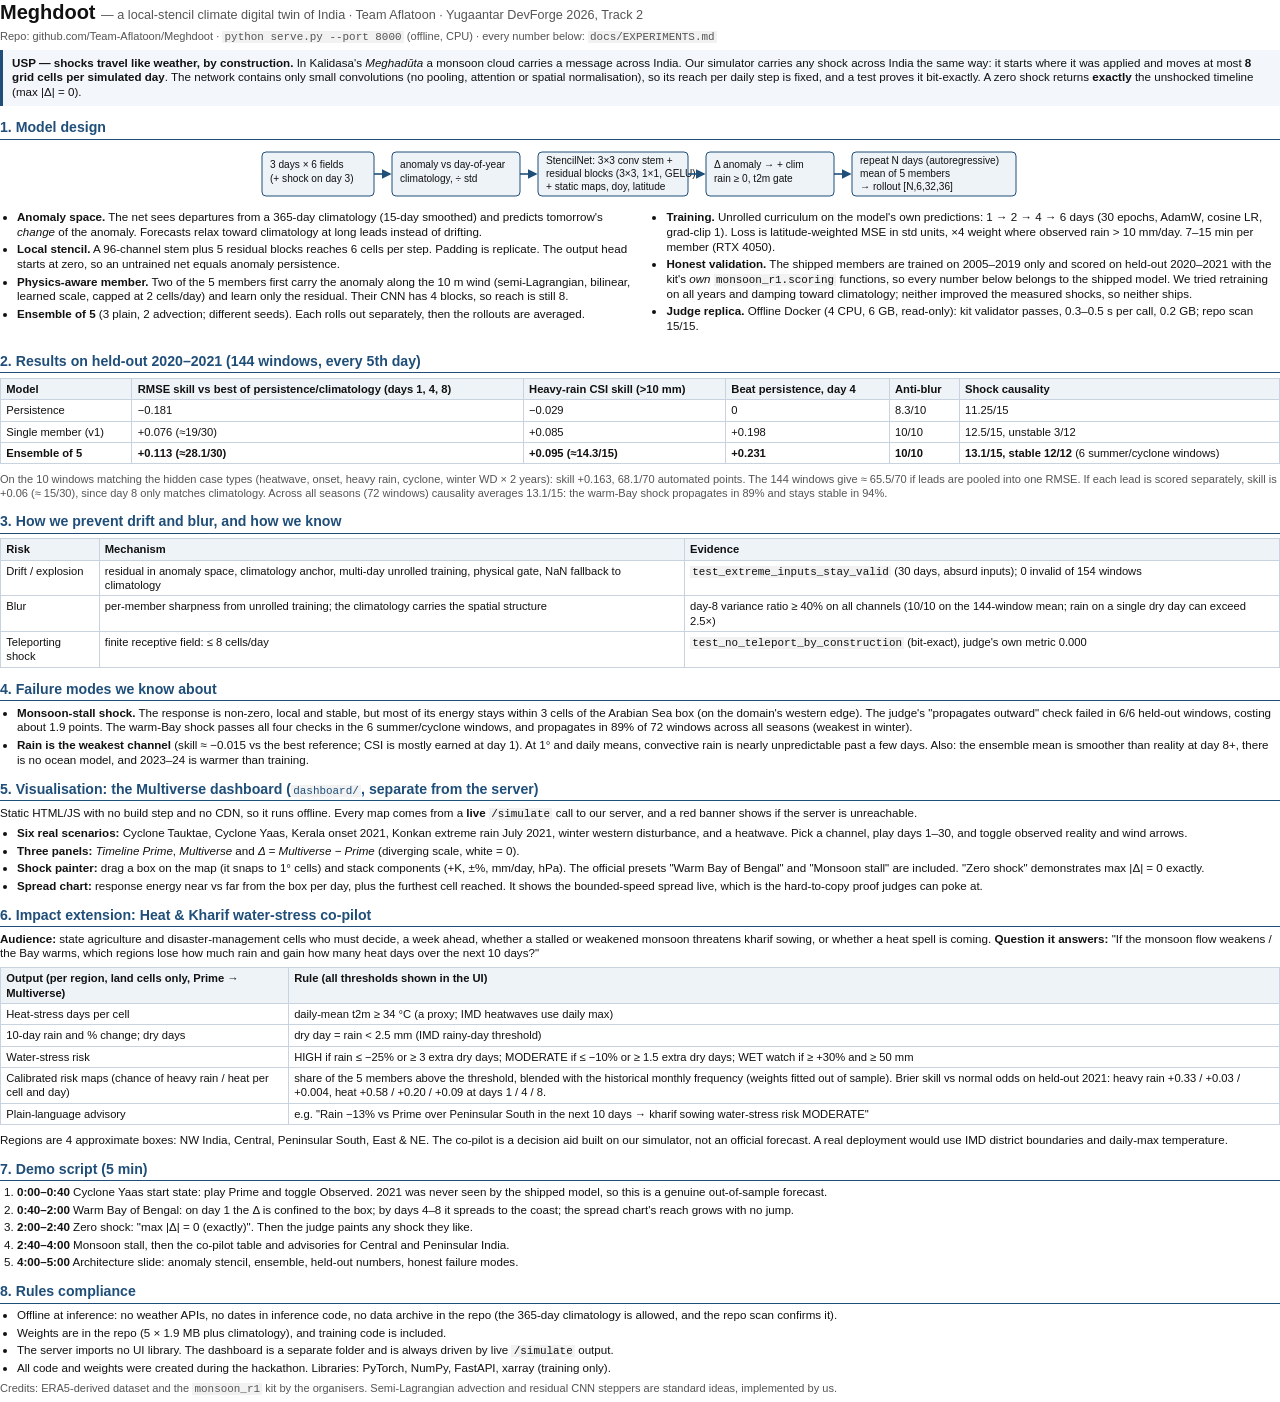
==== docs/brief.html @ 90625c4d "Ship verified 5-member ensemble + calibrated risk maps; brief PDF; docs match shipped model - weight" ====
<!doctype html>
<html lang="en"><head><meta charset="utf-8"><title>Meghdoot — Project Brief (Team Aflatoon)</title>
<style>
@page { size: A4; margin: 9mm 11mm; }
* { box-sizing: border-box; }
body { font: 8.7pt/1.28 "Segoe UI", Arial, sans-serif; color: #111; margin: 0; }
h1 { font-size: 15pt; margin: 0 0 1mm; } h1 small { font-size: 9.5pt; color: #555; font-weight: 500; }
h2 { font-size: 10.6pt; margin: 3.2mm 0 1.2mm; border-bottom: 1.5px solid #1f4e79; color: #1f4e79; padding-bottom: .6mm; }
p { margin: 0 0 1.6mm; } ul { margin: 0 0 1.6mm 4.5mm; padding: 0; } li { margin: 0 0 .7mm; }
table { border-collapse: collapse; width: 100%; font-size: 8.4pt; margin: 1mm 0 2mm; }
th, td { border: 1px solid #c9d3df; padding: .8mm 1.4mm; text-align: left; vertical-align: top; }
th { background: #eef3f8; }
.cols { display: grid; grid-template-columns: 1fr 1fr; gap: 5mm; }
.tag { color: #555; font-size: 8.3pt; }
.usp { background: #f3f7fb; border-left: 3px solid #1f4e79; padding: 1.6mm 2.4mm; margin: 1.5mm 0 2mm; }
.page { page-break-after: always; } .page:last-child { page-break-after: auto; } h2 { break-after: avoid; }
code { font: 8.2pt Consolas, monospace; background: #f2f2f2; padding: 0 .6mm; }
svg text { font: 7.6pt "Segoe UI", Arial, sans-serif; }
</style></head><body>

<div class="page">
<h1>Meghdoot <small>— a local-stencil climate digital twin of India · Team Aflatoon · Yugaantar DevForge 2026, Track 2</small></h1>
<p class="tag">Repo: github.com/Team-Aflatoon/Meghdoot · <code>python serve.py --port 8000</code> (offline, CPU) · every number below: <code>docs/EXPERIMENTS.md</code></p>

<div class="usp"><b>USP — shocks travel like weather, by construction.</b> In Kalidasa's <i>Meghadūta</i> a monsoon cloud carries a message across India.
Our simulator carries any shock across India the same way: it starts where it was applied and moves at most <b>8 grid cells per simulated day</b>.
The network contains only small convolutions (no pooling, attention or spatial normalisation), so its reach per daily step is fixed,
and a test proves it bit-exactly. A zero shock returns <b>exactly</b> the unshocked timeline (max |Δ| = 0).</div>

<h2>1. Model design</h2>
<svg width="100%" height="62" viewBox="0 0 760 62">
 <g fill="#eef3f8" stroke="#1f4e79">
  <rect x="2" y="8" width="112" height="44" rx="4"/><rect x="132" y="8" width="128" height="44" rx="4"/><rect x="278" y="8" width="150" height="44" rx="4"/>
  <rect x="446" y="8" width="128" height="44" rx="4"/><rect x="592" y="8" width="164" height="44" rx="4"/></g>
 <g fill="#111"><text x="10" y="24">3 days × 6 fields</text><text x="10" y="38">(+ shock on day 3)</text>
  <text x="140" y="24">anomaly vs day-of-year</text><text x="140" y="38">climatology, ÷ std</text>
  <text x="286" y="20">StencilNet: 3×3 conv stem +</text><text x="286" y="33">residual blocks (3×3, 1×1, GELU)</text><text x="286" y="46">+ static maps, doy, latitude</text>
  <text x="454" y="24">Δ anomaly → + clim</text><text x="454" y="38">rain ≥ 0, t2m gate</text>
  <text x="600" y="20">repeat N days (autoregressive)</text><text x="600" y="33">mean of 5 members</text><text x="600" y="46">→ rollout [N,6,32,36]</text></g>
 <g stroke="#1f4e79" stroke-width="1.6" marker-end="url(#a)"><line x1="114" y1="30" x2="130" y2="30"/><line x1="260" y1="30" x2="276" y2="30"/><line x1="428" y1="30" x2="444" y2="30"/><line x1="574" y1="30" x2="590" y2="30"/></g>
 <defs><marker id="a" markerWidth="6" markerHeight="6" refX="5" refY="3" orient="auto"><path d="M0,0 L6,3 L0,6 z" fill="#1f4e79"/></marker></defs>
</svg>
<div class="cols"><div>
<ul>
<li><b>Anomaly space.</b> The net sees departures from a 365-day climatology (15-day smoothed) and predicts tomorrow's <i>change</i> of the anomaly. Forecasts relax toward climatology at long leads instead of drifting.</li>
<li><b>Local stencil.</b> A 96-channel stem plus 5 residual blocks reaches 6 cells per step. Padding is replicate. The output head starts at zero, so an untrained net equals anomaly persistence.</li>
<li><b>Physics-aware member.</b> Two of the 5 members first carry the anomaly along the 10 m wind (semi-Lagrangian, bilinear, learned scale, capped at 2 cells/day) and learn only the residual. Their CNN has 4 blocks, so reach is still 8.</li>
<li><b>Ensemble of 5</b> (3 plain, 2 advection; different seeds). Each rolls out separately, then the rollouts are averaged.</li>
</ul></div><div>
<ul>
<li><b>Training.</b> Unrolled curriculum on the model's own predictions: 1 → 2 → 4 → 6 days (30 epochs, AdamW, cosine LR, grad-clip 1). Loss is latitude-weighted MSE in std units, ×4 weight where observed rain > 10 mm/day. 7–15 min per member (RTX 4050).</li>
<li><b>Honest validation.</b> The shipped members are trained on 2005–2019 only and scored on held-out 2020–2021 with the kit's <i>own</i> <code>monsoon_r1.scoring</code> functions, so every number below belongs to the shipped model. We tried retraining on all years and damping toward climatology; neither improved the measured shocks, so neither ships.</li>
<li><b>Judge replica.</b> Offline Docker (4 CPU, 6 GB, read-only): kit validator passes, 0.3–0.5 s per call, 0.2 GB; repo scan 15/15.</li>
</ul></div></div>

<h2>2. Results on held-out 2020–2021 (144 windows, every 5th day)</h2>
<table>
<tr><th>Model</th><th>RMSE skill vs best of persistence/climatology (days 1, 4, 8)</th><th>Heavy-rain CSI skill (>10 mm)</th><th>Beat persistence, day 4</th><th>Anti-blur</th><th>Shock causality</th></tr>
<tr><td>Persistence</td><td>−0.181</td><td>−0.029</td><td>0</td><td>8.3/10</td><td>11.25/15</td></tr>
<tr><td>Single member (v1)</td><td>+0.076 (≈19/30)</td><td>+0.085</td><td>+0.198</td><td>10/10</td><td>12.5/15, unstable 3/12</td></tr>
<tr><td><b>Ensemble of 5</b></td><td><b>+0.113 (≈28.1/30)</b></td><td><b>+0.095 (≈14.3/15)</b></td><td><b>+0.231</b></td><td><b>10/10</b></td><td><b>13.1/15, stable 12/12</b> (6 summer/cyclone windows)</td></tr>
</table>
<p class="tag">On the 10 windows matching the hidden case types (heatwave, onset, heavy rain, cyclone, winter WD × 2 years): skill +0.163, 68.1/70 automated points. The 144 windows give ≈ 65.5/70 if leads are pooled into one RMSE. If each lead is scored separately, skill is +0.06 (≈ 15/30), since day 8 only matches climatology. Across all seasons (72 windows) causality averages 13.1/15: the warm-Bay shock propagates in 89% and stays stable in 94%.</p>

<h2>3. How we prevent drift and blur, and how we know</h2>
<table>
<tr><th>Risk</th><th>Mechanism</th><th>Evidence</th></tr>
<tr><td>Drift / explosion</td><td>residual in anomaly space, climatology anchor, multi-day unrolled training, physical gate, NaN fallback to climatology</td><td><code>test_extreme_inputs_stay_valid</code> (30 days, absurd inputs); 0 invalid of 154 windows</td></tr>
<tr><td>Blur</td><td>per-member sharpness from unrolled training; the climatology carries the spatial structure</td><td>day-8 variance ratio ≥ 40% on all channels (10/10 on the 144-window mean; rain on a single dry day can exceed 2.5×)</td></tr>
<tr><td>Teleporting shock</td><td>finite receptive field: ≤ 8 cells/day</td><td><code>test_no_teleport_by_construction</code> (bit-exact), judge's own metric 0.000</td></tr>
</table>

<h2>4. Failure modes we know about</h2>
<ul>
<li><b>Monsoon-stall shock.</b> The response is non-zero, local and stable, but most of its energy stays within 3 cells of the Arabian Sea box (on the domain's western edge). The judge's "propagates outward" check failed in 6/6 held-out windows, costing about 1.9 points. The warm-Bay shock passes all four checks in the 6 summer/cyclone windows, and propagates in 89% of 72 windows across all seasons (weakest in winter).</li>
<li><b>Rain is the weakest channel</b> (skill ≈ −0.015 vs the best reference; CSI is mostly earned at day 1). At 1° and daily means, convective rain is nearly unpredictable past a few days. Also: the ensemble mean is smoother than reality at day 8+, there is no ocean model, and 2023–24 is warmer than training.</li>

</ul>
</div>

<div class="page">
<h2>5. Visualisation: the Multiverse dashboard (<code>dashboard/</code>, separate from the server)</h2>
<p>Static HTML/JS with no build step and no CDN, so it runs offline. Every map comes from a <b>live</b> <code>/simulate</code> call to our server, and a red banner shows if the server is unreachable.</p>
<ul>
<li><b>Six real scenarios:</b> Cyclone Tauktae, Cyclone Yaas, Kerala onset 2021, Konkan extreme rain July 2021, winter western disturbance, and a heatwave. Pick a channel, play days 1–30, and toggle observed reality and wind arrows.</li>
<li><b>Three panels:</b> <i>Timeline Prime</i>, <i>Multiverse</i> and <i>Δ = Multiverse − Prime</i> (diverging scale, white = 0).</li>
<li><b>Shock painter:</b> drag a box on the map (it snaps to 1° cells) and stack components (+K, ±%, mm/day, hPa). The official presets "Warm Bay of Bengal" and "Monsoon stall" are included. "Zero shock" demonstrates max |Δ| = 0 exactly.</li>
<li><b>Spread chart:</b> response energy near vs far from the box per day, plus the furthest cell reached. It shows the bounded-speed spread live, which is the hard-to-copy proof judges can poke at.</li>
</ul>

<h2>6. Impact extension: Heat &amp; Kharif water-stress co-pilot</h2>
<p><b>Audience:</b> state agriculture and disaster-management cells who must decide, a week ahead, whether a stalled or weakened monsoon threatens kharif sowing, or whether a heat spell is coming.
<b>Question it answers:</b> "If the monsoon flow weakens / the Bay warms, which regions lose how much rain and gain how many heat days over the next 10 days?"</p>
<table>
<tr><th>Output (per region, land cells only, Prime → Multiverse)</th><th>Rule (all thresholds shown in the UI)</th></tr>
<tr><td>Heat-stress days per cell</td><td>daily-mean t2m ≥ 34 °C (a proxy; IMD heatwaves use daily max)</td></tr>
<tr><td>10-day rain and % change; dry days</td><td>dry day = rain &lt; 2.5 mm (IMD rainy-day threshold)</td></tr>
<tr><td>Water-stress risk</td><td>HIGH if rain ≤ −25% or ≥ 3 extra dry days; MODERATE if ≤ −10% or ≥ 1.5 extra dry days; WET watch if ≥ +30% and ≥ 50 mm</td></tr>
<tr><td>Calibrated risk maps (chance of heavy rain / heat per cell and day)</td><td>share of the 5 members above the threshold, blended with the historical monthly frequency (weights fitted out of sample). Brier skill vs normal odds on held-out 2021: heavy rain +0.33 / +0.03 / +0.004, heat +0.58 / +0.20 / +0.09 at days 1 / 4 / 8.</td></tr>
<tr><td>Plain-language advisory</td><td>e.g. "Rain −13% vs Prime over Peninsular South in the next 10 days → kharif sowing water-stress risk MODERATE"</td></tr>
</table>
<p>Regions are 4 approximate boxes: NW India, Central, Peninsular South, East &amp; NE. The co-pilot is a decision aid built on our simulator, not an official forecast. A real deployment would use IMD district boundaries and daily-max temperature.</p>

<h2>7. Demo script (5 min)</h2>
<ol style="margin:0 0 1.6mm 4.5mm;padding:0">
<li><b>0:00–0:40</b> Cyclone Yaas start state: play Prime and toggle Observed. 2021 was never seen by the shipped model, so this is a genuine out-of-sample forecast.</li>
<li><b>0:40–2:00</b> Warm Bay of Bengal: on day 1 the Δ is confined to the box; by days 4–8 it spreads to the coast; the spread chart's reach grows with no jump.</li>
<li><b>2:00–2:40</b> Zero shock: "max |Δ| = 0 (exactly)". Then the judge paints any shock they like.</li>
<li><b>2:40–4:00</b> Monsoon stall, then the co-pilot table and advisories for Central and Peninsular India.</li>
<li><b>4:00–5:00</b> Architecture slide: anomaly stencil, ensemble, held-out numbers, honest failure modes.</li>
</ol>

<h2>8. Rules compliance</h2>
<ul>
<li>Offline at inference: no weather APIs, no dates in inference code, no data archive in the repo (the 365-day climatology is allowed, and the repo scan confirms it).</li>
<li>Weights are in the repo (5 × 1.9 MB plus climatology), and training code is included.</li>
<li>The server imports no UI library. The dashboard is a separate folder and is always driven by live <code>/simulate</code> output.</li>
<li>All code and weights were created during the hackathon. Libraries: PyTorch, NumPy, FastAPI, xarray (training only).</li>
</ul>
<p class="tag">Credits: ERA5-derived dataset and the <code>monsoon_r1</code> kit by the organisers. Semi-Lagrangian advection and residual CNN steppers are standard ideas, implemented by us.</p>
</div>
</body></html>
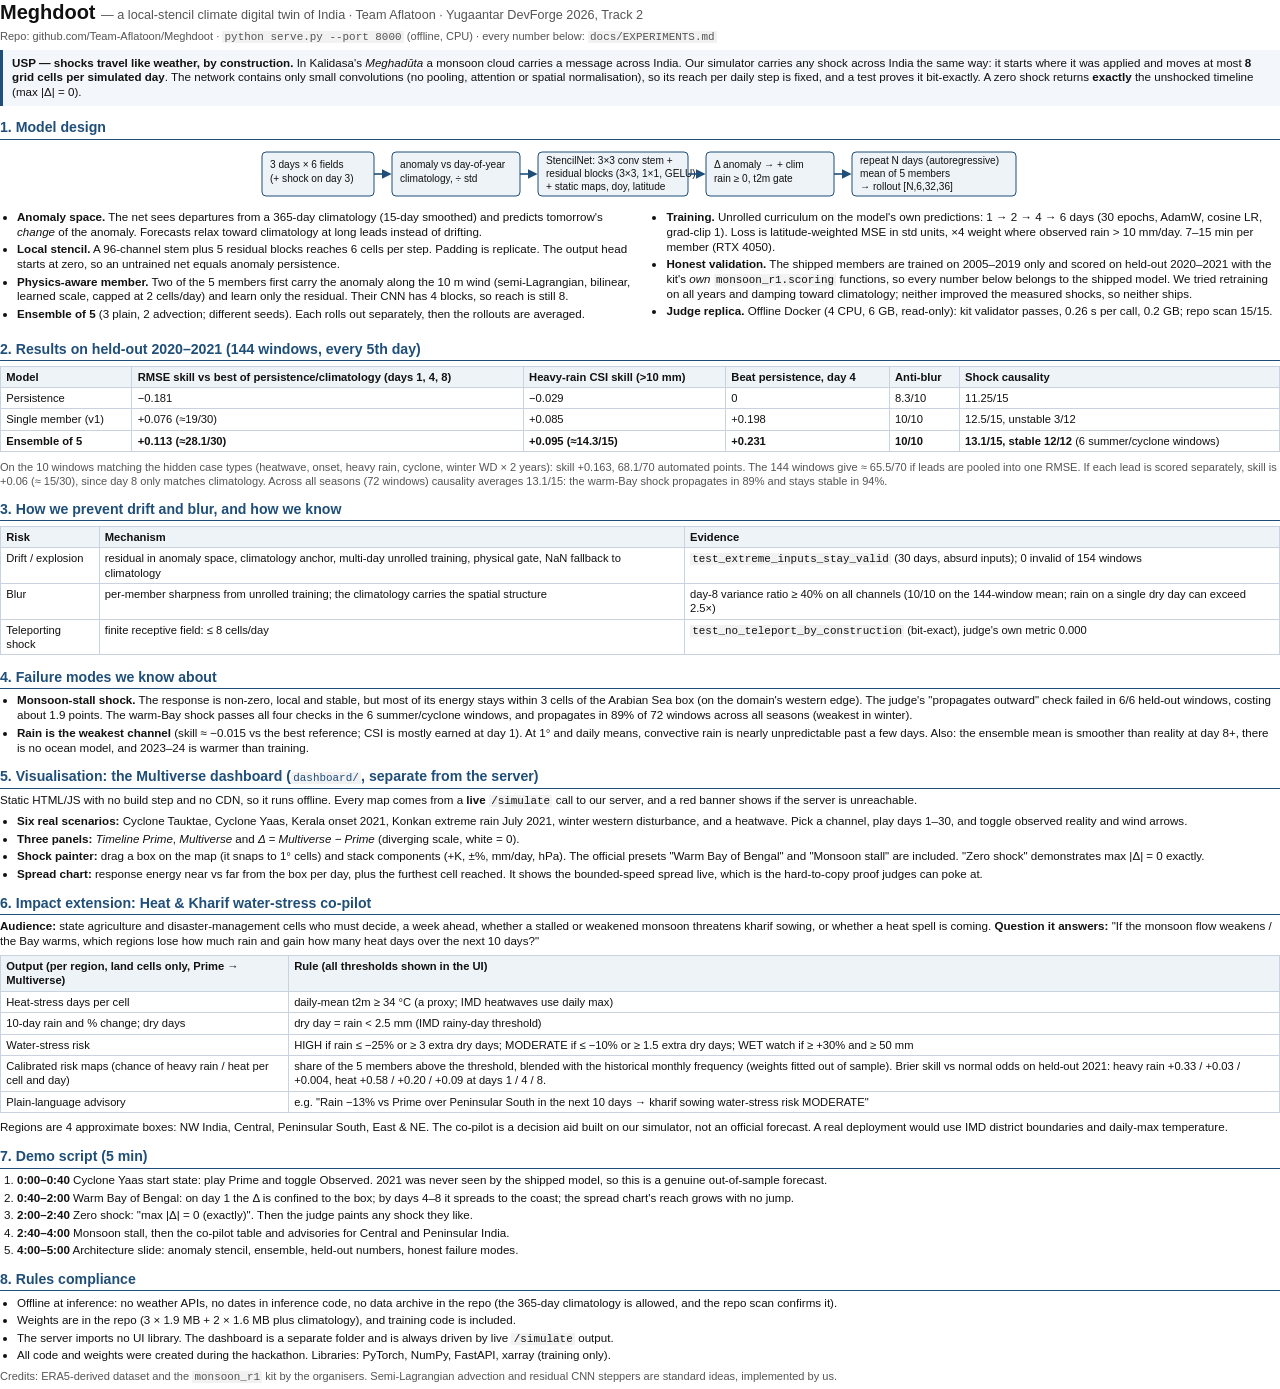
==== commit 21c7ace5: "Handbook: story, ML from zero to transformers, CNN deep dive, dataset, problem docs + deck, 60 Q&A; " ====
--- a/docs/brief.html
+++ b/docs/brief.html
@@ -50,7 +50,7 @@
 <ul>
 <li><b>Training.</b> Unrolled curriculum on the model's own predictions: 1 → 2 → 4 → 6 days (30 epochs, AdamW, cosine LR, grad-clip 1). Loss is latitude-weighted MSE in std units, ×4 weight where observed rain > 10 mm/day. 7–15 min per member (RTX 4050).</li>
 <li><b>Honest validation.</b> The shipped members are trained on 2005–2019 only and scored on held-out 2020–2021 with the kit's <i>own</i> <code>monsoon_r1.scoring</code> functions, so every number below belongs to the shipped model. We tried retraining on all years and damping toward climatology; neither improved the measured shocks, so neither ships.</li>
-<li><b>Judge replica.</b> Offline Docker (4 CPU, 6 GB, read-only): kit validator passes, 0.3–0.5 s per call, 0.2 GB; repo scan 15/15.</li>
+<li><b>Judge replica.</b> Offline Docker (4 CPU, 6 GB, read-only): kit validator passes, 0.26 s per call, 0.2 GB; repo scan 15/15.</li>
 </ul></div></div>
 
 <h2>2. Results on held-out 2020–2021 (144 windows, every 5th day)</h2>
@@ -113,7 +113,7 @@
 <h2>8. Rules compliance</h2>
 <ul>
 <li>Offline at inference: no weather APIs, no dates in inference code, no data archive in the repo (the 365-day climatology is allowed, and the repo scan confirms it).</li>
-<li>Weights are in the repo (5 × 1.9 MB plus climatology), and training code is included.</li>
+<li>Weights are in the repo (3 × 1.9 MB + 2 × 1.6 MB plus climatology), and training code is included.</li>
 <li>The server imports no UI library. The dashboard is a separate folder and is always driven by live <code>/simulate</code> output.</li>
 <li>All code and weights were created during the hackathon. Libraries: PyTorch, NumPy, FastAPI, xarray (training only).</li>
 </ul>
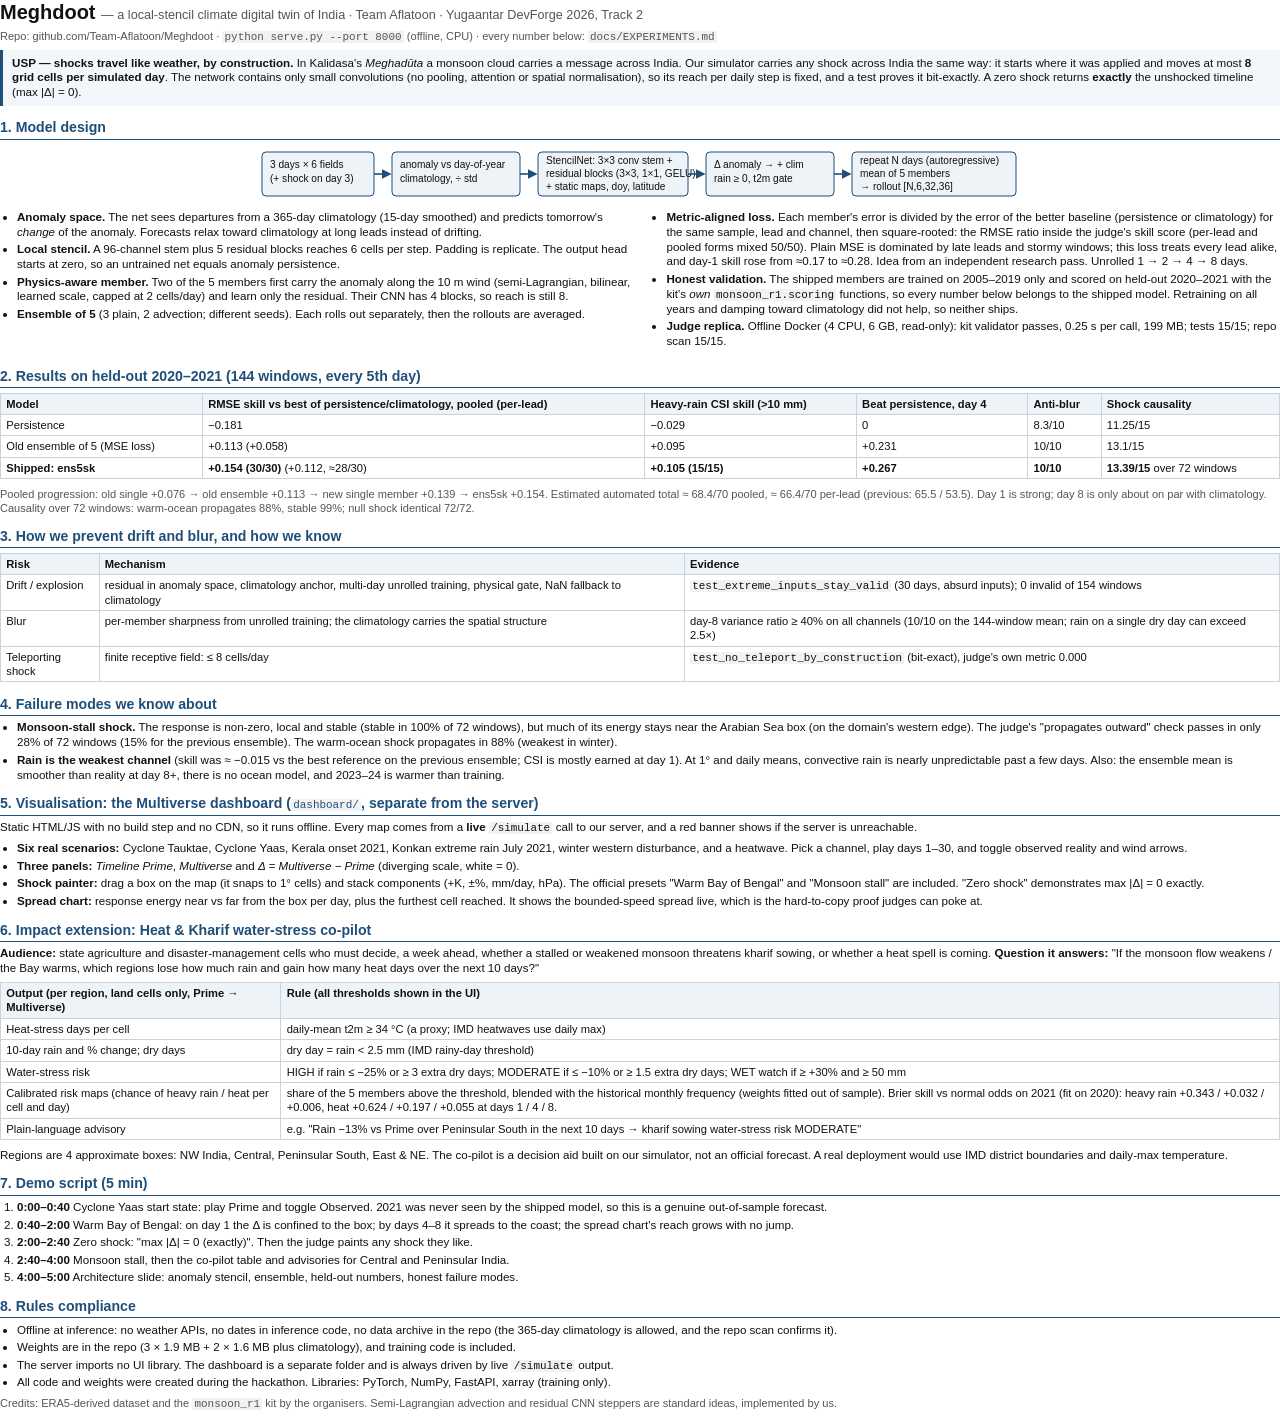
==== commit 57accce5: "Docs: brief, deck, handbook and README updated to ens5sk (metric-aligned loss); per-lead skill logge" ====
--- a/docs/brief.html
+++ b/docs/brief.html
@@ -48,19 +48,19 @@
 <li><b>Ensemble of 5</b> (3 plain, 2 advection; different seeds). Each rolls out separately, then the rollouts are averaged.</li>
 </ul></div><div>
 <ul>
-<li><b>Training.</b> Unrolled curriculum on the model's own predictions: 1 → 2 → 4 → 6 days (30 epochs, AdamW, cosine LR, grad-clip 1). Loss is latitude-weighted MSE in std units, ×4 weight where observed rain > 10 mm/day. 7–15 min per member (RTX 4050).</li>
-<li><b>Honest validation.</b> The shipped members are trained on 2005–2019 only and scored on held-out 2020–2021 with the kit's <i>own</i> <code>monsoon_r1.scoring</code> functions, so every number below belongs to the shipped model. We tried retraining on all years and damping toward climatology; neither improved the measured shocks, so neither ships.</li>
-<li><b>Judge replica.</b> Offline Docker (4 CPU, 6 GB, read-only): kit validator passes, 0.26 s per call, 0.2 GB; repo scan 15/15.</li>
+<li><b>Metric-aligned loss.</b> Each member's error is divided by the error of the better baseline (persistence or climatology) for the same sample, lead and channel, then square-rooted: the RMSE ratio inside the judge's skill score (per-lead and pooled forms mixed 50/50). Plain MSE is dominated by late leads and stormy windows; this loss treats every lead alike, and day-1 skill rose from ≈0.17 to ≈0.28. Idea from an independent research pass. Unrolled 1 → 2 → 4 → 8 days.</li>
+<li><b>Honest validation.</b> The shipped members are trained on 2005–2019 only and scored on held-out 2020–2021 with the kit's <i>own</i> <code>monsoon_r1.scoring</code> functions, so every number below belongs to the shipped model. Retraining on all years and damping toward climatology did not help, so neither ships.</li>
+<li><b>Judge replica.</b> Offline Docker (4 CPU, 6 GB, read-only): kit validator passes, 0.25 s per call, 199 MB; tests 15/15; repo scan 15/15.</li>
 </ul></div></div>
 
 <h2>2. Results on held-out 2020–2021 (144 windows, every 5th day)</h2>
 <table>
-<tr><th>Model</th><th>RMSE skill vs best of persistence/climatology (days 1, 4, 8)</th><th>Heavy-rain CSI skill (>10 mm)</th><th>Beat persistence, day 4</th><th>Anti-blur</th><th>Shock causality</th></tr>
+<tr><th>Model</th><th>RMSE skill vs best of persistence/climatology, pooled (per-lead)</th><th>Heavy-rain CSI skill (>10 mm)</th><th>Beat persistence, day 4</th><th>Anti-blur</th><th>Shock causality</th></tr>
 <tr><td>Persistence</td><td>−0.181</td><td>−0.029</td><td>0</td><td>8.3/10</td><td>11.25/15</td></tr>
-<tr><td>Single member (v1)</td><td>+0.076 (≈19/30)</td><td>+0.085</td><td>+0.198</td><td>10/10</td><td>12.5/15, unstable 3/12</td></tr>
-<tr><td><b>Ensemble of 5</b></td><td><b>+0.113 (≈28.1/30)</b></td><td><b>+0.095 (≈14.3/15)</b></td><td><b>+0.231</b></td><td><b>10/10</b></td><td><b>13.1/15, stable 12/12</b> (6 summer/cyclone windows)</td></tr>
+<tr><td>Old ensemble of 5 (MSE loss)</td><td>+0.113 (+0.058)</td><td>+0.095</td><td>+0.231</td><td>10/10</td><td>13.1/15</td></tr>
+<tr><td><b>Shipped: ens5sk</b></td><td><b>+0.154 (30/30)</b> (+0.112, ≈28/30)</td><td><b>+0.105 (15/15)</b></td><td><b>+0.267</b></td><td><b>10/10</b></td><td><b>13.39/15</b> over 72 windows</td></tr>
 </table>
-<p class="tag">On the 10 windows matching the hidden case types (heatwave, onset, heavy rain, cyclone, winter WD × 2 years): skill +0.163, 68.1/70 automated points. The 144 windows give ≈ 65.5/70 if leads are pooled into one RMSE. If each lead is scored separately, skill is +0.06 (≈ 15/30), since day 8 only matches climatology. Across all seasons (72 windows) causality averages 13.1/15: the warm-Bay shock propagates in 89% and stays stable in 94%.</p>
+<p class="tag">Pooled progression: old single +0.076 → old ensemble +0.113 → new single member +0.139 → ens5sk +0.154. Estimated automated total ≈ 68.4/70 pooled, ≈ 66.4/70 per-lead (previous: 65.5 / 53.5). Day 1 is strong; day 8 is only about on par with climatology. Causality over 72 windows: warm-ocean propagates 88%, stable 99%; null shock identical 72/72.</p>
 
 <h2>3. How we prevent drift and blur, and how we know</h2>
 <table>
@@ -72,8 +72,8 @@
 
 <h2>4. Failure modes we know about</h2>
 <ul>
-<li><b>Monsoon-stall shock.</b> The response is non-zero, local and stable, but most of its energy stays within 3 cells of the Arabian Sea box (on the domain's western edge). The judge's "propagates outward" check failed in 6/6 held-out windows, costing about 1.9 points. The warm-Bay shock passes all four checks in the 6 summer/cyclone windows, and propagates in 89% of 72 windows across all seasons (weakest in winter).</li>
-<li><b>Rain is the weakest channel</b> (skill ≈ −0.015 vs the best reference; CSI is mostly earned at day 1). At 1° and daily means, convective rain is nearly unpredictable past a few days. Also: the ensemble mean is smoother than reality at day 8+, there is no ocean model, and 2023–24 is warmer than training.</li>
+<li><b>Monsoon-stall shock.</b> The response is non-zero, local and stable (stable in 100% of 72 windows), but much of its energy stays near the Arabian Sea box (on the domain's western edge). The judge's "propagates outward" check passes in only 28% of 72 windows (15% for the previous ensemble). The warm-ocean shock propagates in 88% (weakest in winter).</li>
+<li><b>Rain is the weakest channel</b> (skill was ≈ −0.015 vs the best reference on the previous ensemble; CSI is mostly earned at day 1). At 1° and daily means, convective rain is nearly unpredictable past a few days. Also: the ensemble mean is smoother than reality at day 8+, there is no ocean model, and 2023–24 is warmer than training.</li>
 
 </ul>
 </div>
@@ -96,7 +96,7 @@
 <tr><td>Heat-stress days per cell</td><td>daily-mean t2m ≥ 34 °C (a proxy; IMD heatwaves use daily max)</td></tr>
 <tr><td>10-day rain and % change; dry days</td><td>dry day = rain &lt; 2.5 mm (IMD rainy-day threshold)</td></tr>
 <tr><td>Water-stress risk</td><td>HIGH if rain ≤ −25% or ≥ 3 extra dry days; MODERATE if ≤ −10% or ≥ 1.5 extra dry days; WET watch if ≥ +30% and ≥ 50 mm</td></tr>
-<tr><td>Calibrated risk maps (chance of heavy rain / heat per cell and day)</td><td>share of the 5 members above the threshold, blended with the historical monthly frequency (weights fitted out of sample). Brier skill vs normal odds on held-out 2021: heavy rain +0.33 / +0.03 / +0.004, heat +0.58 / +0.20 / +0.09 at days 1 / 4 / 8.</td></tr>
+<tr><td>Calibrated risk maps (chance of heavy rain / heat per cell and day)</td><td>share of the 5 members above the threshold, blended with the historical monthly frequency (weights fitted out of sample). Brier skill vs normal odds on 2021 (fit on 2020): heavy rain +0.343 / +0.032 / +0.006, heat +0.624 / +0.197 / +0.055 at days 1 / 4 / 8.</td></tr>
 <tr><td>Plain-language advisory</td><td>e.g. "Rain −13% vs Prime over Peninsular South in the next 10 days → kharif sowing water-stress risk MODERATE"</td></tr>
 </table>
 <p>Regions are 4 approximate boxes: NW India, Central, Peninsular South, East &amp; NE. The co-pilot is a decision aid built on our simulator, not an official forecast. A real deployment would use IMD district boundaries and daily-max temperature.</p>
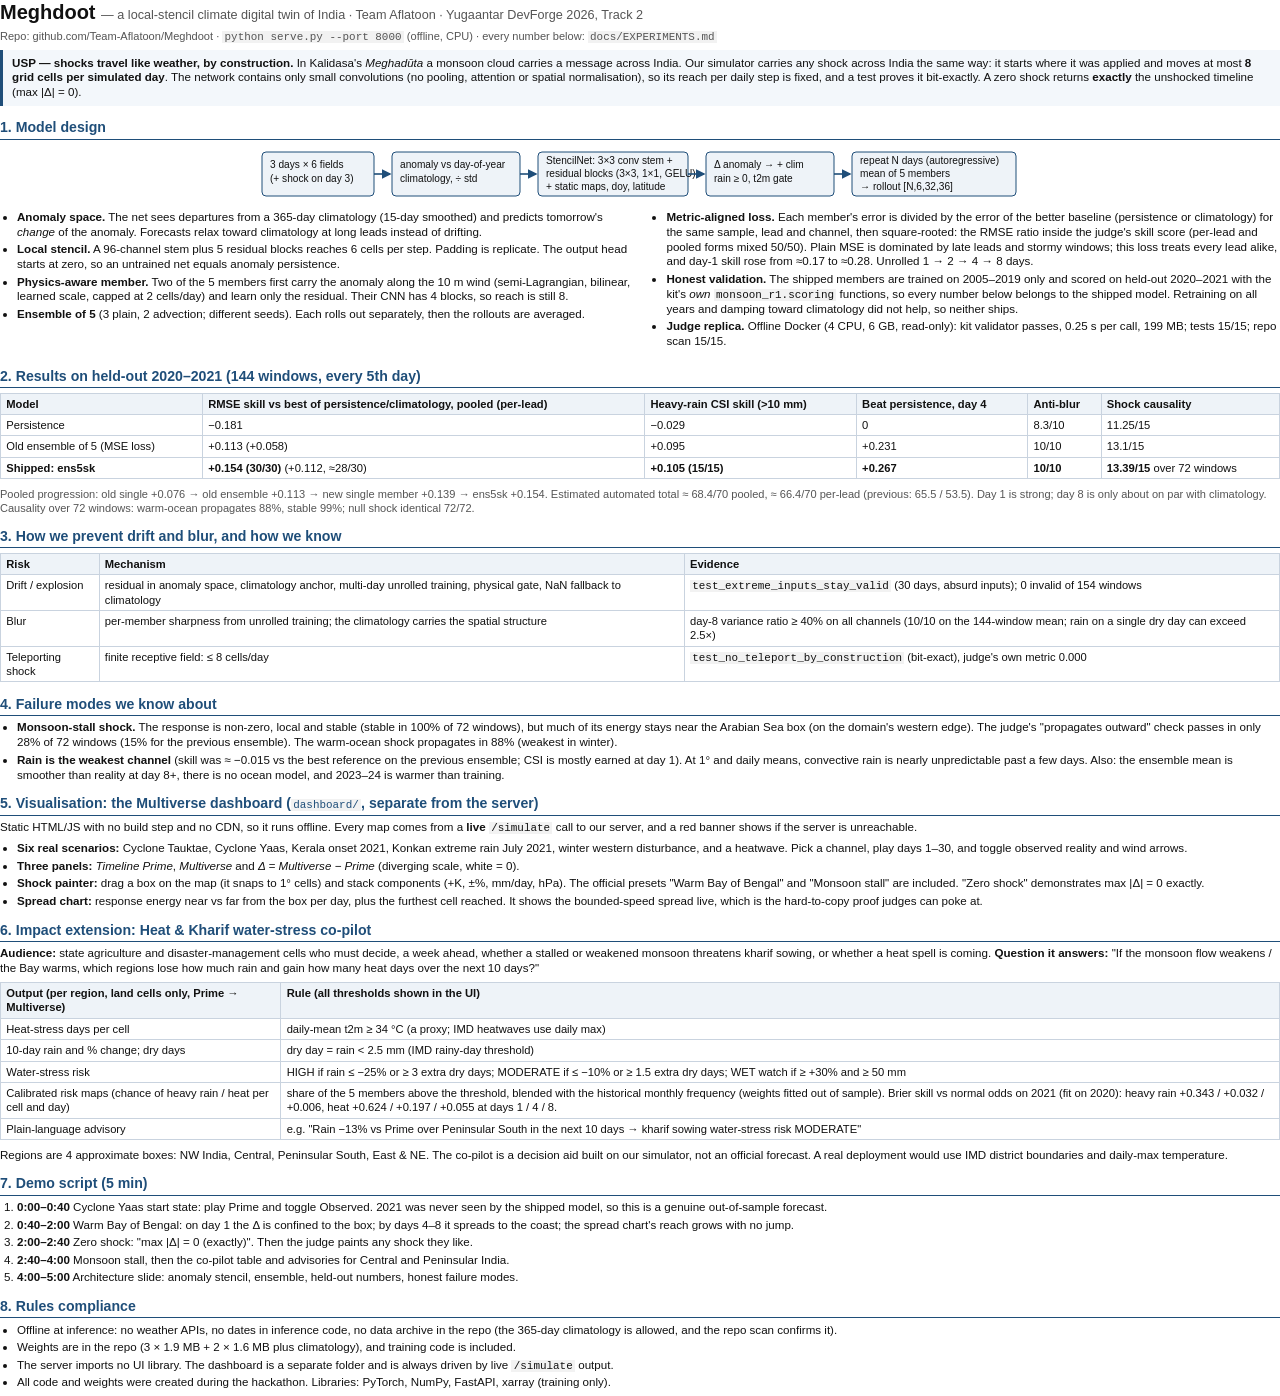
==== commit ddb53273: "Credits consolidated in README only; optional physics-diagnostics inputs (diag) for experiments" ====
--- a/docs/brief.html
+++ b/docs/brief.html
@@ -48,7 +48,7 @@
 <li><b>Ensemble of 5</b> (3 plain, 2 advection; different seeds). Each rolls out separately, then the rollouts are averaged.</li>
 </ul></div><div>
 <ul>
-<li><b>Metric-aligned loss.</b> Each member's error is divided by the error of the better baseline (persistence or climatology) for the same sample, lead and channel, then square-rooted: the RMSE ratio inside the judge's skill score (per-lead and pooled forms mixed 50/50). Plain MSE is dominated by late leads and stormy windows; this loss treats every lead alike, and day-1 skill rose from ≈0.17 to ≈0.28. Idea from an independent research pass. Unrolled 1 → 2 → 4 → 8 days.</li>
+<li><b>Metric-aligned loss.</b> Each member's error is divided by the error of the better baseline (persistence or climatology) for the same sample, lead and channel, then square-rooted: the RMSE ratio inside the judge's skill score (per-lead and pooled forms mixed 50/50). Plain MSE is dominated by late leads and stormy windows; this loss treats every lead alike, and day-1 skill rose from ≈0.17 to ≈0.28. Unrolled 1 → 2 → 4 → 8 days.</li>
 <li><b>Honest validation.</b> The shipped members are trained on 2005–2019 only and scored on held-out 2020–2021 with the kit's <i>own</i> <code>monsoon_r1.scoring</code> functions, so every number below belongs to the shipped model. Retraining on all years and damping toward climatology did not help, so neither ships.</li>
 <li><b>Judge replica.</b> Offline Docker (4 CPU, 6 GB, read-only): kit validator passes, 0.25 s per call, 199 MB; tests 15/15; repo scan 15/15.</li>
 </ul></div></div>
@@ -117,6 +117,5 @@
 <li>The server imports no UI library. The dashboard is a separate folder and is always driven by live <code>/simulate</code> output.</li>
 <li>All code and weights were created during the hackathon. Libraries: PyTorch, NumPy, FastAPI, xarray (training only).</li>
 </ul>
-<p class="tag">Credits: ERA5-derived dataset and the <code>monsoon_r1</code> kit by the organisers. Semi-Lagrangian advection and residual CNN steppers are standard ideas, implemented by us.</p>
 </div>
 </body></html>
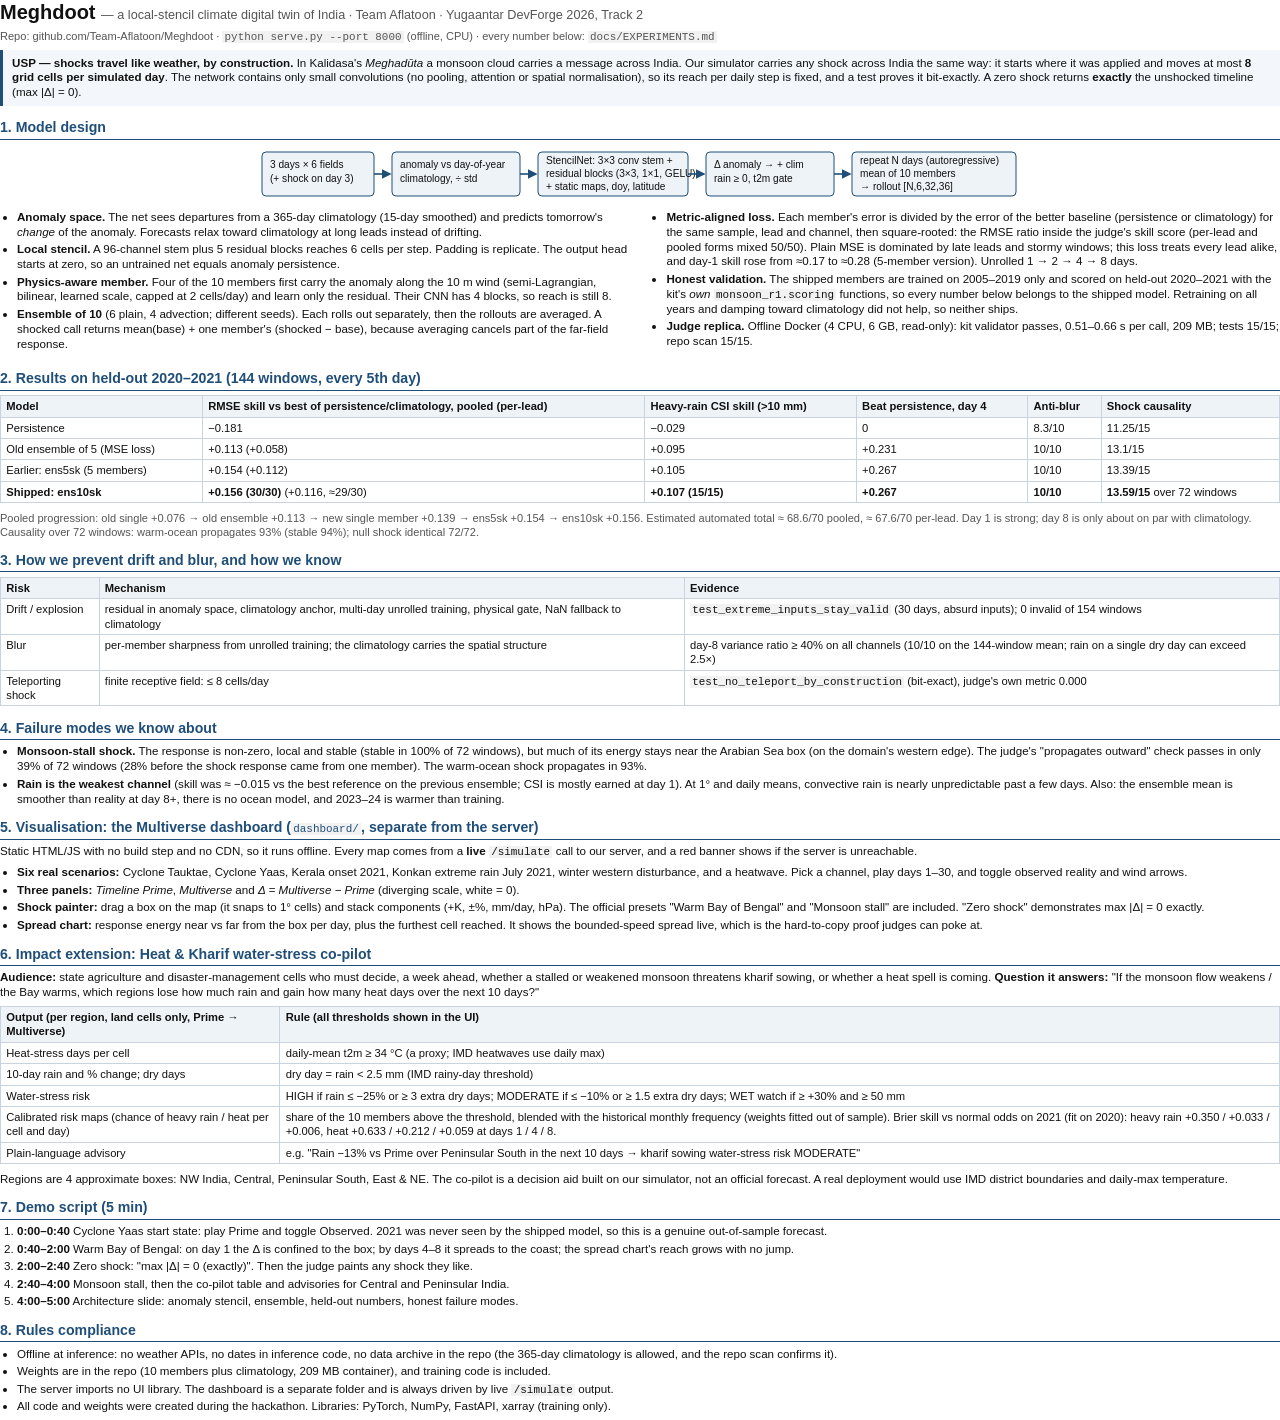
==== commit 05b2cf1a: "Docs: final model ens10sk (10 members, shock response from member 0)" ====
--- a/docs/brief.html
+++ b/docs/brief.html
@@ -36,7 +36,7 @@
   <text x="140" y="24">anomaly vs day-of-year</text><text x="140" y="38">climatology, ÷ std</text>
   <text x="286" y="20">StencilNet: 3×3 conv stem +</text><text x="286" y="33">residual blocks (3×3, 1×1, GELU)</text><text x="286" y="46">+ static maps, doy, latitude</text>
   <text x="454" y="24">Δ anomaly → + clim</text><text x="454" y="38">rain ≥ 0, t2m gate</text>
-  <text x="600" y="20">repeat N days (autoregressive)</text><text x="600" y="33">mean of 5 members</text><text x="600" y="46">→ rollout [N,6,32,36]</text></g>
+  <text x="600" y="20">repeat N days (autoregressive)</text><text x="600" y="33">mean of 10 members</text><text x="600" y="46">→ rollout [N,6,32,36]</text></g>
  <g stroke="#1f4e79" stroke-width="1.6" marker-end="url(#a)"><line x1="114" y1="30" x2="130" y2="30"/><line x1="260" y1="30" x2="276" y2="30"/><line x1="428" y1="30" x2="444" y2="30"/><line x1="574" y1="30" x2="590" y2="30"/></g>
  <defs><marker id="a" markerWidth="6" markerHeight="6" refX="5" refY="3" orient="auto"><path d="M0,0 L6,3 L0,6 z" fill="#1f4e79"/></marker></defs>
 </svg>
@@ -44,13 +44,13 @@
 <ul>
 <li><b>Anomaly space.</b> The net sees departures from a 365-day climatology (15-day smoothed) and predicts tomorrow's <i>change</i> of the anomaly. Forecasts relax toward climatology at long leads instead of drifting.</li>
 <li><b>Local stencil.</b> A 96-channel stem plus 5 residual blocks reaches 6 cells per step. Padding is replicate. The output head starts at zero, so an untrained net equals anomaly persistence.</li>
-<li><b>Physics-aware member.</b> Two of the 5 members first carry the anomaly along the 10 m wind (semi-Lagrangian, bilinear, learned scale, capped at 2 cells/day) and learn only the residual. Their CNN has 4 blocks, so reach is still 8.</li>
-<li><b>Ensemble of 5</b> (3 plain, 2 advection; different seeds). Each rolls out separately, then the rollouts are averaged.</li>
+<li><b>Physics-aware member.</b> Four of the 10 members first carry the anomaly along the 10 m wind (semi-Lagrangian, bilinear, learned scale, capped at 2 cells/day) and learn only the residual. Their CNN has 4 blocks, so reach is still 8.</li>
+<li><b>Ensemble of 10</b> (6 plain, 4 advection; different seeds). Each rolls out separately, then the rollouts are averaged. A shocked call returns mean(base) + one member's (shocked − base), because averaging cancels part of the far-field response.</li>
 </ul></div><div>
 <ul>
-<li><b>Metric-aligned loss.</b> Each member's error is divided by the error of the better baseline (persistence or climatology) for the same sample, lead and channel, then square-rooted: the RMSE ratio inside the judge's skill score (per-lead and pooled forms mixed 50/50). Plain MSE is dominated by late leads and stormy windows; this loss treats every lead alike, and day-1 skill rose from ≈0.17 to ≈0.28. Unrolled 1 → 2 → 4 → 8 days.</li>
+<li><b>Metric-aligned loss.</b> Each member's error is divided by the error of the better baseline (persistence or climatology) for the same sample, lead and channel, then square-rooted: the RMSE ratio inside the judge's skill score (per-lead and pooled forms mixed 50/50). Plain MSE is dominated by late leads and stormy windows; this loss treats every lead alike, and day-1 skill rose from ≈0.17 to ≈0.28 (5-member version). Unrolled 1 → 2 → 4 → 8 days.</li>
 <li><b>Honest validation.</b> The shipped members are trained on 2005–2019 only and scored on held-out 2020–2021 with the kit's <i>own</i> <code>monsoon_r1.scoring</code> functions, so every number below belongs to the shipped model. Retraining on all years and damping toward climatology did not help, so neither ships.</li>
-<li><b>Judge replica.</b> Offline Docker (4 CPU, 6 GB, read-only): kit validator passes, 0.25 s per call, 199 MB; tests 15/15; repo scan 15/15.</li>
+<li><b>Judge replica.</b> Offline Docker (4 CPU, 6 GB, read-only): kit validator passes, 0.51–0.66 s per call, 209 MB; tests 15/15; repo scan 15/15.</li>
 </ul></div></div>
 
 <h2>2. Results on held-out 2020–2021 (144 windows, every 5th day)</h2>
@@ -58,9 +58,10 @@
 <tr><th>Model</th><th>RMSE skill vs best of persistence/climatology, pooled (per-lead)</th><th>Heavy-rain CSI skill (>10 mm)</th><th>Beat persistence, day 4</th><th>Anti-blur</th><th>Shock causality</th></tr>
 <tr><td>Persistence</td><td>−0.181</td><td>−0.029</td><td>0</td><td>8.3/10</td><td>11.25/15</td></tr>
 <tr><td>Old ensemble of 5 (MSE loss)</td><td>+0.113 (+0.058)</td><td>+0.095</td><td>+0.231</td><td>10/10</td><td>13.1/15</td></tr>
-<tr><td><b>Shipped: ens5sk</b></td><td><b>+0.154 (30/30)</b> (+0.112, ≈28/30)</td><td><b>+0.105 (15/15)</b></td><td><b>+0.267</b></td><td><b>10/10</b></td><td><b>13.39/15</b> over 72 windows</td></tr>
+<tr><td>Earlier: ens5sk (5 members)</td><td>+0.154 (+0.112)</td><td>+0.105</td><td>+0.267</td><td>10/10</td><td>13.39/15</td></tr>
+<tr><td><b>Shipped: ens10sk</b></td><td><b>+0.156 (30/30)</b> (+0.116, ≈29/30)</td><td><b>+0.107 (15/15)</b></td><td><b>+0.267</b></td><td><b>10/10</b></td><td><b>13.59/15</b> over 72 windows</td></tr>
 </table>
-<p class="tag">Pooled progression: old single +0.076 → old ensemble +0.113 → new single member +0.139 → ens5sk +0.154. Estimated automated total ≈ 68.4/70 pooled, ≈ 66.4/70 per-lead (previous: 65.5 / 53.5). Day 1 is strong; day 8 is only about on par with climatology. Causality over 72 windows: warm-ocean propagates 88%, stable 99%; null shock identical 72/72.</p>
+<p class="tag">Pooled progression: old single +0.076 → old ensemble +0.113 → new single member +0.139 → ens5sk +0.154 → ens10sk +0.156. Estimated automated total ≈ 68.6/70 pooled, ≈ 67.6/70 per-lead. Day 1 is strong; day 8 is only about on par with climatology. Causality over 72 windows: warm-ocean propagates 93% (stable 94%); null shock identical 72/72.</p>
 
 <h2>3. How we prevent drift and blur, and how we know</h2>
 <table>
@@ -72,7 +73,7 @@
 
 <h2>4. Failure modes we know about</h2>
 <ul>
-<li><b>Monsoon-stall shock.</b> The response is non-zero, local and stable (stable in 100% of 72 windows), but much of its energy stays near the Arabian Sea box (on the domain's western edge). The judge's "propagates outward" check passes in only 28% of 72 windows (15% for the previous ensemble). The warm-ocean shock propagates in 88% (weakest in winter).</li>
+<li><b>Monsoon-stall shock.</b> The response is non-zero, local and stable (stable in 100% of 72 windows), but much of its energy stays near the Arabian Sea box (on the domain's western edge). The judge's "propagates outward" check passes in only 39% of 72 windows (28% before the shock response came from one member). The warm-ocean shock propagates in 93%.</li>
 <li><b>Rain is the weakest channel</b> (skill was ≈ −0.015 vs the best reference on the previous ensemble; CSI is mostly earned at day 1). At 1° and daily means, convective rain is nearly unpredictable past a few days. Also: the ensemble mean is smoother than reality at day 8+, there is no ocean model, and 2023–24 is warmer than training.</li>
 
 </ul>
@@ -96,7 +97,7 @@
 <tr><td>Heat-stress days per cell</td><td>daily-mean t2m ≥ 34 °C (a proxy; IMD heatwaves use daily max)</td></tr>
 <tr><td>10-day rain and % change; dry days</td><td>dry day = rain &lt; 2.5 mm (IMD rainy-day threshold)</td></tr>
 <tr><td>Water-stress risk</td><td>HIGH if rain ≤ −25% or ≥ 3 extra dry days; MODERATE if ≤ −10% or ≥ 1.5 extra dry days; WET watch if ≥ +30% and ≥ 50 mm</td></tr>
-<tr><td>Calibrated risk maps (chance of heavy rain / heat per cell and day)</td><td>share of the 5 members above the threshold, blended with the historical monthly frequency (weights fitted out of sample). Brier skill vs normal odds on 2021 (fit on 2020): heavy rain +0.343 / +0.032 / +0.006, heat +0.624 / +0.197 / +0.055 at days 1 / 4 / 8.</td></tr>
+<tr><td>Calibrated risk maps (chance of heavy rain / heat per cell and day)</td><td>share of the 10 members above the threshold, blended with the historical monthly frequency (weights fitted out of sample). Brier skill vs normal odds on 2021 (fit on 2020): heavy rain +0.350 / +0.033 / +0.006, heat +0.633 / +0.212 / +0.059 at days 1 / 4 / 8.</td></tr>
 <tr><td>Plain-language advisory</td><td>e.g. "Rain −13% vs Prime over Peninsular South in the next 10 days → kharif sowing water-stress risk MODERATE"</td></tr>
 </table>
 <p>Regions are 4 approximate boxes: NW India, Central, Peninsular South, East &amp; NE. The co-pilot is a decision aid built on our simulator, not an official forecast. A real deployment would use IMD district boundaries and daily-max temperature.</p>
@@ -113,7 +114,7 @@
 <h2>8. Rules compliance</h2>
 <ul>
 <li>Offline at inference: no weather APIs, no dates in inference code, no data archive in the repo (the 365-day climatology is allowed, and the repo scan confirms it).</li>
-<li>Weights are in the repo (3 × 1.9 MB + 2 × 1.6 MB plus climatology), and training code is included.</li>
+<li>Weights are in the repo (10 members plus climatology, 209 MB container), and training code is included.</li>
 <li>The server imports no UI library. The dashboard is a separate folder and is always driven by live <code>/simulate</code> output.</li>
 <li>All code and weights were created during the hackathon. Libraries: PyTorch, NumPy, FastAPI, xarray (training only).</li>
 </ul>
